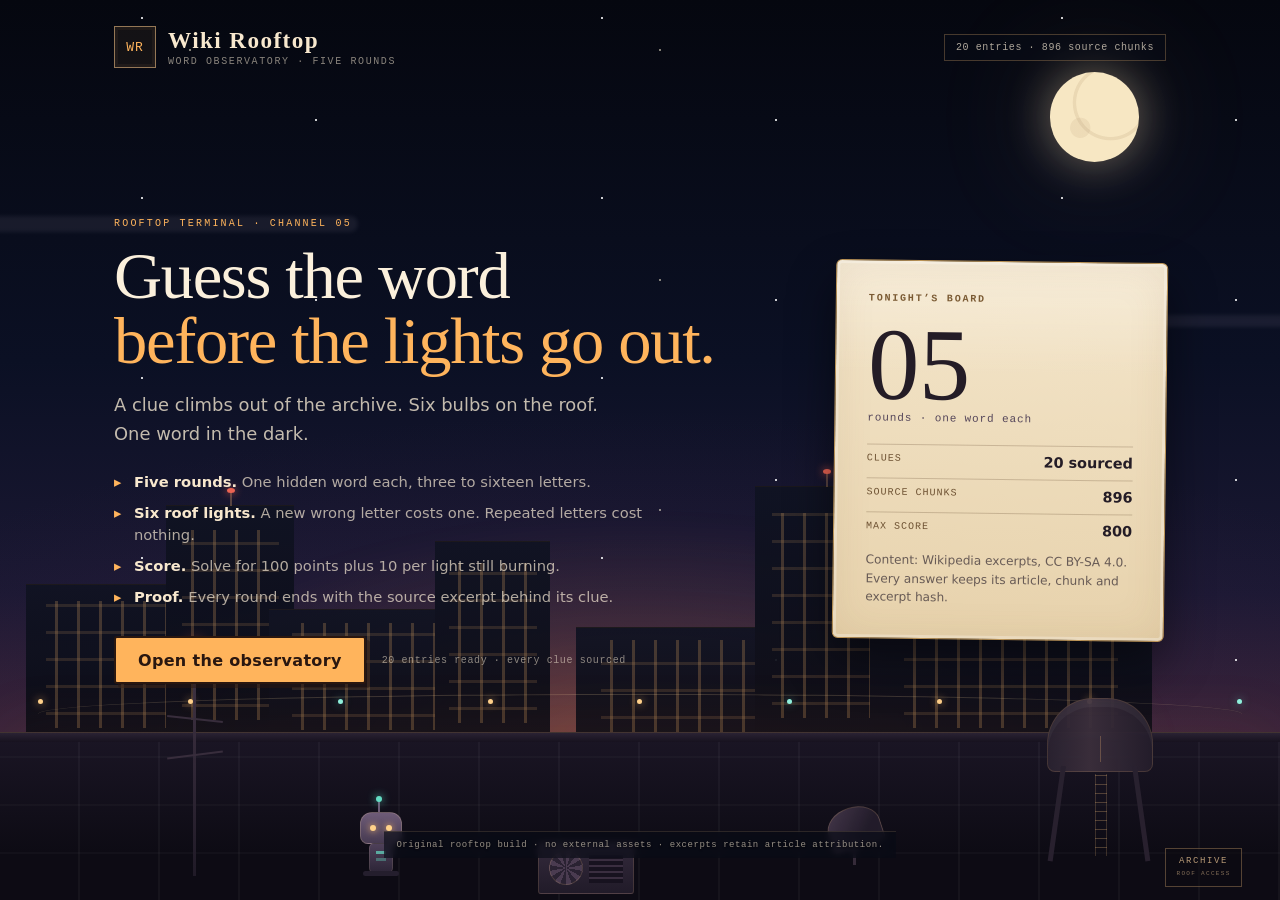
==== index.html @ b026e330 "deploy: publish Wiki Rooftop static build" ====
<!doctype html>
<html lang="en">
<head>
  <meta charset="utf-8">
  <meta name="viewport" content="width=device-width, initial-scale=1, viewport-fit=cover">
  <meta name="theme-color" content="#0b1022">
  <meta name="description" content="Wiki Rooftop: a five-round word-guessing game with clues traced to Wikipedia excerpts.">
  <link rel="icon" href="favicon.svg" type="image/svg+xml">
  <title>Wiki Rooftop — a word observatory</title>
  <link rel="stylesheet" href="styles.css">
</head>
<body>
  <a class="skip-link" href="#main">Skip to the game</a>

  <div class="scene" aria-hidden="true">
    <div class="sky-glow"></div>
    <div class="stars stars-a"></div>
    <div class="stars stars-b"></div>
    <div class="moon"></div>
    <div class="cloud cloud-a"></div>
    <div class="cloud cloud-b"></div>
    <div class="skyline">
      <div class="building b1"><span class="windows"></span></div>
      <div class="building b2"><span class="windows"></span></div>
      <div class="building b3"><span class="windows"></span></div>
      <div class="building b4"><span class="windows"></span></div>
      <div class="building b5"><span class="windows"></span></div>
      <div class="building b6"><span class="windows"></span></div>
      <div class="building b7"><span class="windows"></span></div>
    </div>
    <div class="roof">
      <div class="parapet"></div>
      <div class="string-lights"><i></i><i></i><i></i><i></i><i></i><i></i><i></i><i></i><i></i></div>
      <div class="watertower">
        <div class="tank"></div>
        <div class="leg leg-a"></div>
        <div class="leg leg-b"></div>
        <div class="ladder"></div>
      </div>
      <div class="antenna">
        <div class="mast"></div>
        <div class="cross cross-a"></div>
        <div class="cross cross-b"></div>
        <div class="beacon"></div>
      </div>
      <div class="ac-unit">
        <div class="fan"></div>
        <div class="vent"></div>
      </div>
      <div class="dish"><div class="dish-face"></div><div class="dish-arm"></div></div>
      <div class="mira">
        <div class="mira-antenna"></div>
        <div class="mira-head"><span class="eye eye-a"></span><span class="eye eye-b"></span></div>
        <div class="mira-body"></div>
        <div class="mira-foot"></div>
      </div>
      <div class="roof-sign">ARCHIVE<br><span>ROOF ACCESS</span></div>
    </div>
  </div>

  <main id="main" class="shell">
    <header class="topbar">
      <div class="brand">
        <span class="brand-mark" aria-hidden="true">WR</span>
        <div class="brand-text">
          <h1>Wiki Rooftop</h1>
          <p>word observatory · five rounds</p>
        </div>
      </div>
      <div class="pack-chip" id="pack-chip">loading archive…</div>
    </header>

    <section id="screen-start" class="screen start-screen" aria-labelledby="start-title">
      <div class="start-grid">
        <div class="start-copy">
          <p class="kicker">Rooftop terminal · channel 05</p>
          <h2 id="start-title">Guess the word<br><span>before the lights go out.</span></h2>
          <p class="lede">A clue climbs out of the archive. Six bulbs on the roof. One word in the dark.</p>
          <ul class="rules">
            <li><b>Five rounds.</b> One hidden word each, three to sixteen letters.</li>
            <li><b>Six roof lights.</b> A new wrong letter costs one. Repeated letters cost nothing.</li>
            <li><b>Score.</b> Solve for 100 points plus 10 per light still burning.</li>
            <li><b>Proof.</b> Every round ends with the source excerpt behind its clue.</li>
          </ul>
          <div class="start-actions">
            <button id="btn-start" class="btn btn-primary" type="button" disabled>Open the observatory</button>
            <span id="load-status" class="load-status" role="status">Loading content…</span>
          </div>
        </div>
        <aside class="start-card">
          <p class="card-label">Tonight’s board</p>
          <div class="big-number">05</div>
          <p class="big-caption">rounds · one word each</p>
          <dl class="stat-list">
            <div><dt>Clues</dt><dd id="stat-entries">—</dd></div>
            <div><dt>Source chunks</dt><dd id="stat-chunks">—</dd></div>
            <div><dt>Max score</dt><dd>800</dd></div>
          </dl>
          <p class="fine">Content: Wikipedia excerpts, CC BY-SA 4.0. Every answer keeps its article, chunk and excerpt hash.</p>
        </aside>
      </div>
    </section>

    <section id="screen-play" class="screen play-screen" aria-labelledby="play-title" hidden>
      <h2 id="play-title" class="sr-only" tabindex="-1">Play the round</h2>
      <div class="hud">
        <div class="hud-block">
          <span class="hud-label">Round</span>
          <div id="round-pips" class="pips" aria-label="Round 1 of 5"></div>
        </div>
        <div class="hud-block">
          <span class="hud-label">Score</span>
          <strong id="score" class="hud-score">0</strong>
        </div>
        <div class="hud-block">
          <span class="hud-label">Roof lights</span>
          <div id="health" class="health" role="img" aria-label="6 of 6 lights burning"></div>
        </div>
      </div>

      <div class="card clue-card">
        <p class="card-label">Clue <span id="round-label" class="round-label">01 / 05</span></p>
        <p id="clue" class="clue"></p>
        <div id="slots" class="slots" aria-label="Hidden answer"></div>
        <p id="message" class="message" aria-live="polite">Choose a letter.</p>
      </div>

      <div class="keyboard-wrap">
        <div id="keyboard" class="keyboard" role="group" aria-label="Letter guesses"></div>
        <p class="fine keyboard-hint">Type A–Z or tap the keys. Duplicate letters are free.</p>
      </div>

      <div id="result-panel" class="result-panel" hidden>
        <div class="result-card" role="dialog" aria-labelledby="result-title">
          <p class="card-label" id="result-kicker">Round complete</p>
          <h3 id="result-title">Word recovered</h3>
          <p id="result-answer-line" class="result-answer"></p>
          <div class="source-box">
            <p class="source-label">Archive excerpt · <span id="source-title"></span></p>
            <blockquote id="source-excerpt"></blockquote>
            <p id="source-attribution" class="fine"></p>
          </div>
          <button id="btn-next" class="btn btn-primary" type="button">Next round</button>
        </div>
      </div>
    </section>

    <section id="screen-summary" class="screen summary-screen" aria-labelledby="summary-title" hidden>
      <div class="summary-card">
        <p class="kicker">Session closed</p>
        <h2 id="summary-title">The roof holds.</h2>
        <p class="summary-score"><span id="final-score">0</span><span class="summary-max"> / 800</span></p>
        <p id="summary-line" class="lede"></p>
        <ol id="summary-list" class="summary-list"></ol>
        <div class="start-actions">
          <button id="btn-restart" class="btn btn-primary" type="button">New session</button>
          <button id="btn-title" class="btn btn-ghost" type="button">Back to start</button>
        </div>
      </div>
    </section>

    <section id="screen-error" class="screen error-screen" aria-labelledby="error-title" hidden>
      <div class="error-card" role="alert">
        <p class="kicker">Content error</p>
        <h2 id="error-title">The archive did not load.</h2>
        <p>The game needs <code>data/pack.json</code> and refuses to start without a valid, traceable pack.</p>
        <pre id="error-detail"></pre>
        <button id="btn-retry" class="btn btn-primary" type="button">Retry load</button>
      </div>
    </section>

    <footer class="foot">
      Original rooftop build · no external assets · excerpts retain article attribution.
    </footer>
  </main>

  <script src="game-core.js"></script>
  <script src="app.js"></script>
</body>
</html>
---- styles.css ----
/* Wiki Rooftop — original CSS rooftop, archive-paper UI, no external assets. */

:root {
  --ink: #241c26;
  --ink-soft: #55465a;
  --paper: #f4e6cb;
  --paper-deep: #e7d2ac;
  --amber: #ffb45c;
  --amber-deep: #d97b2e;
  --teal: #64dcc4;
  --red: #ff7d72;
  --night: #080b16;
  --night-2: #111629;
  --line: rgba(255, 196, 120, 0.26);
  --mono: ui-monospace, SFMono-Regular, Menlo, Consolas, "Liberation Mono", monospace;
  --serif: "Iowan Old Style", "Palatino Linotype", Palatino, Georgia, "Times New Roman", serif;
  --sans: ui-sans-serif, system-ui, -apple-system, "Segoe UI", Roboto, Helvetica, Arial, sans-serif;
}

* { box-sizing: border-box; }
html, body { min-height: 100%; }
body {
  margin: 0;
  min-height: 100vh;
  background: var(--night);
  color: #f6ead4;
  font-family: var(--sans);
  overflow-x: hidden;
}
[hidden] { display: none !important; }
button { font: inherit; }
code { font-family: var(--mono); font-size: 0.92em; }

.sr-only {
  position: absolute !important;
  width: 1px; height: 1px;
  padding: 0; margin: -1px;
  overflow: hidden; clip: rect(0 0 0 0);
  white-space: nowrap; border: 0;
}

.skip-link {
  position: fixed;
  top: 10px; left: 10px;
  z-index: 100;
  transform: translateY(-160%);
  background: var(--paper);
  color: var(--ink);
  padding: 10px 16px;
  border: 2px solid var(--ink);
  font-weight: 700;
  text-decoration: none;
}
.skip-link:focus { transform: translateY(0); }

/* ---------- Scene ---------- */

.scene {
  position: fixed;
  inset: 0;
  z-index: 0;
  overflow: hidden;
  pointer-events: none;
  background:
    radial-gradient(120% 80% at 50% 100%, rgba(255, 122, 62, 0.20) 0%, rgba(72, 42, 78, 0.18) 38%, transparent 68%),
    linear-gradient(180deg, #05070f 0%, #0b1024 40%, #1b1833 66%, #3d2438 84%, #1a111c 100%);
}
.sky-glow {
  position: absolute;
  left: 0; right: 0; bottom: 16%;
  height: 42%;
  background: radial-gradient(60% 90% at 50% 100%, rgba(255, 150, 80, 0.24), transparent 70%);
  filter: blur(12px);
}
.stars {
  position: absolute;
  inset: 0;
  background-repeat: repeat;
  opacity: 0.8;
}
.stars-a {
  background-image:
    radial-gradient(1px 1px at 12px 22px, #fff8e7 50%, transparent 51%),
    radial-gradient(1px 1px at 88px 64px, #ffe6b8 50%, transparent 51%),
    radial-gradient(1.5px 1.5px at 142px 18px, #fff 50%, transparent 51%),
    radial-gradient(1px 1px at 206px 96px, #d8e6ff 50%, transparent 51%),
    radial-gradient(1px 1px at 264px 42px, #fff8e7 50%, transparent 51%),
    radial-gradient(1.5px 1.5px at 316px 120px, #fff 50%, transparent 51%),
    radial-gradient(1px 1px at 372px 72px, #ffe6b8 50%, transparent 51%),
    radial-gradient(1px 1px at 430px 30px, #fff 50%, transparent 51%);
  background-size: 460px 180px;
  animation: twinkle 7s ease-in-out infinite alternate;
}
.stars-b {
  background-image:
    radial-gradient(1px 1px at 34px 80px, #fff 50%, transparent 51%),
    radial-gradient(1px 1px at 120px 140px, #cfe0ff 50%, transparent 51%),
    radial-gradient(1.5px 1.5px at 190px 50px, #fff6d8 50%, transparent 51%),
    radial-gradient(1px 1px at 240px 170px, #fff 50%, transparent 51%),
    radial-gradient(1px 1px at 330px 110px, #ffe6b8 50%, transparent 51%),
    radial-gradient(1px 1px at 410px 150px, #fff 50%, transparent 51%);
  background-size: 470px 230px;
  opacity: 0.5;
  animation: twinkle 11s ease-in-out infinite alternate-reverse;
}
.moon {
  position: absolute;
  top: 8%;
  right: 11%;
  width: clamp(56px, 7vw, 96px);
  aspect-ratio: 1;
  border-radius: 50%;
  background: #f7e7c3;
  box-shadow: 0 0 46px rgba(255, 232, 184, 0.42), 0 0 130px rgba(255, 210, 140, 0.18);
}
.moon::after {
  content: "";
  position: absolute;
  inset: 0;
  border-radius: 50%;
  background: radial-gradient(circle at 68% 34%, transparent 0 40%, rgba(180, 150, 112, 0.18) 41% 44%, transparent 45%),
              radial-gradient(circle at 34% 62%, rgba(180, 150, 112, 0.14) 0 12%, transparent 13%);
}
.cloud {
  position: absolute;
  height: 16px;
  border-radius: 20px;
  background: rgba(210, 206, 230, 0.08);
  filter: blur(2px);
}
.cloud-a { top: 24%; left: -6%; width: 34%; }
.cloud-b { top: 35%; right: -8%; width: 30%; height: 12px; }

.skyline {
  position: absolute;
  left: 0; right: 0; bottom: 17.4%;
  height: 34%;
  opacity: 0.92;
}
.building {
  position: absolute;
  bottom: 0;
  background: linear-gradient(180deg, #101322 0%, #090b14 100%);
  border-top: 1px solid rgba(255, 190, 120, 0.08);
}
.building .windows {
  position: absolute;
  inset: 10% 12%;
  background-image:
    repeating-linear-gradient(90deg, transparent 0 9px, rgba(255, 190, 110, 0.33) 9px 12px, transparent 12px 22px),
    repeating-linear-gradient(0deg, transparent 0 13px, rgba(255, 190, 110, 0.20) 13px 16px, transparent 16px 27px);
  opacity: 0.7;
}
.b1 { left: 2%;  width: 13%; height: 52%; }
.b2 { left: 13%; width: 10%; height: 78%; }
.b3 { left: 21%; width: 15%; height: 44%; }
.b4 { left: 34%; width: 9%;  height: 66%; }
.b5 { left: 45%; width: 16%; height: 38%; }
.b6 { left: 59%; width: 11%; height: 84%; }
.b7 { left: 68%; width: 22%; height: 50%; }
.b2::before, .b6::before {
  content: "";
  position: absolute;
  top: -14px; left: 50%;
  width: 2px; height: 14px;
  background: rgba(255, 190, 120, 0.3);
}
.b2::after, .b6::after {
  content: "";
  position: absolute;
  top: -18px; left: calc(50% - 3px);
  width: 8px; height: 5px;
  background: #ff6b57;
  border-radius: 50%;
  box-shadow: 0 0 8px #ff6b57;
}

.roof {
  position: absolute;
  left: 0; right: 0; bottom: 0;
  height: 18%;
  background:
    repeating-linear-gradient(90deg, transparent 0 78px, rgba(255, 255, 255, 0.035) 78px 80px),
    repeating-linear-gradient(0deg, transparent 0 46px, rgba(255, 255, 255, 0.025) 46px 48px),
    linear-gradient(180deg, #1a1524 0%, #0d0b14 70%);
  border-top: 2px solid rgba(255, 190, 120, 0.16);
  box-shadow: 0 -20px 60px rgba(255, 130, 60, 0.06);
}
.parapet {
  position: absolute;
  top: -8px; left: 0; right: 0;
  height: 10px;
  background: linear-gradient(180deg, #2a2233 0%, #17121f 100%);
  border-top: 1px solid rgba(255, 200, 130, 0.18);
}
.string-lights {
  position: absolute;
  top: -46px; left: 3%; right: 3%;
  height: 40px;
  display: flex;
  justify-content: space-between;
  align-items: flex-start;
  border-top: 1px solid rgba(255, 220, 160, 0.18);
  border-radius: 50%;
}
.string-lights i {
  width: 5px; height: 5px;
  margin-top: 4px;
  border-radius: 50%;
  background: #ffd08a;
  box-shadow: 0 0 8px rgba(255, 190, 100, 0.8);
  animation: blink 4.5s ease-in-out infinite;
}
.string-lights i:nth-child(2n) { animation-delay: -1.4s; }
.string-lights i:nth-child(3n) { animation-delay: -2.6s; background: #8ff0dc; box-shadow: 0 0 8px rgba(100, 220, 196, 0.6); }

.watertower {
  position: absolute;
  right: 9%;
  bottom: 14%;
  width: 130px; height: 180px;
  opacity: 0.95;
}
.watertower .tank {
  position: absolute;
  top: 0; left: 12px;
  width: 106px; height: 74px;
  background: linear-gradient(90deg, #2a2230 0%, #3b2f3c 40%, #241d2b 100%);
  border-radius: 46px 46px 8px 8px;
  border: 1px solid rgba(255, 190, 120, 0.16);
  box-shadow: inset 0 8px 0 rgba(255, 255, 255, 0.04);
}
.watertower .tank::after {
  content: "";
  position: absolute;
  left: 50%; top: 52%;
  width: 1px; height: 26px;
  background: rgba(255, 190, 120, 0.28);
}
.watertower .leg {
  position: absolute;
  top: 68px;
  width: 5px; height: 96px;
  background: #2a2230;
}
.leg-a { left: 26px; transform: rotate(8deg); transform-origin: top; }
.leg-b { right: 28px; transform: rotate(-8deg); transform-origin: top; }
.watertower .ladder {
  position: absolute;
  top: 76px; left: 60px;
  width: 12px; height: 82px;
  background: repeating-linear-gradient(0deg, transparent 0 8px, rgba(255, 200, 130, 0.28) 8px 9px);
  border-left: 1px solid rgba(255, 200, 130, 0.20);
  border-right: 1px solid rgba(255, 200, 130, 0.20);
}
.antenna {
  position: absolute;
  left: 11%;
  bottom: 15%;
  width: 110px; height: 230px;
  opacity: 0.95;
}
.antenna .mast {
  position: absolute;
  left: 52px; bottom: 0;
  width: 3px; height: 100%;
  background: linear-gradient(180deg, #453748, #211b28);
}
.antenna .cross {
  position: absolute;
  left: 26px;
  width: 56px; height: 2px;
  background: #3a2f3e;
}
.cross-a { bottom: 52%; transform: rotate(-7deg); }
.cross-b { bottom: 68%; transform: rotate(6deg); width: 40px; left: 34px; }
.antenna .beacon {
  position: absolute;
  left: 48px; top: -4px;
  width: 11px; height: 11px;
  border-radius: 50%;
  background: #ff6a55;
  box-shadow: 0 0 16px #ff5b45;
  animation: beacon 2.8s ease-in-out infinite;
}
.ac-unit {
  position: absolute;
  left: 42%;
  bottom: 4%;
  width: 96px; height: 52px;
  background: linear-gradient(180deg, #342a3c, #211b29);
  border: 1px solid rgba(255, 200, 130, 0.14);
  border-radius: 3px;
}
.ac-unit .fan {
  position: absolute;
  top: 8px; left: 10px;
  width: 34px; height: 34px;
  border-radius: 50%;
  background: repeating-conic-gradient(#4a3b50 0deg 20deg, #2a2232 20deg 40deg);
  border: 1px solid rgba(255, 200, 130, 0.16);
}
.ac-unit .vent {
  position: absolute;
  right: 10px; top: 10px;
  width: 34px; height: 30px;
  background: repeating-linear-gradient(0deg, #17121f 0 4px, #3a2e40 4px 6px);
}
.dish {
  position: absolute;
  right: 31%;
  bottom: 22%;
  width: 56px; height: 58px;
  opacity: 0.9;
}
.dish-face {
  position: absolute;
  top: 0; left: 0;
  width: 54px; height: 40px;
  border-radius: 50% 50% 8% 8%;
  background: linear-gradient(135deg, #4a3c50, #241d2c 70%);
  border: 1px solid rgba(255, 200, 130, 0.18);
  transform: rotate(-18deg);
}
.dish-arm {
  position: absolute;
  left: 26px; bottom: 0;
  width: 3px; height: 24px;
  background: #3a2f3e;
}
.mira {
  position: absolute;
  left: 27%;
  bottom: 5%;
  width: 70px; height: 92px;
  animation: bob 4.6s ease-in-out infinite;
}
.mira-antenna {
  position: absolute;
  left: 32px; top: 0;
  width: 2px; height: 14px;
  background: #6d5a76;
}
.mira-antenna::after {
  content: "";
  position: absolute;
  top: -4px; left: -2px;
  width: 6px; height: 6px;
  border-radius: 50%;
  background: var(--teal);
  box-shadow: 0 0 8px var(--teal);
}
.mira-head {
  position: absolute;
  top: 12px; left: 14px;
  width: 42px; height: 32px;
  border-radius: 12px 12px 8px 8px;
  background: linear-gradient(180deg, #6e5b78, #463a51);
  border: 1px solid rgba(255, 220, 170, 0.2);
}
.mira-head .eye {
  position: absolute;
  top: 12px;
  width: 6px; height: 6px;
  border-radius: 50%;
  background: #ffd28a;
  box-shadow: 0 0 7px #ffbd66;
  animation: eye-blink 6s infinite;
}
.eye-a { left: 9px; }
.eye-b { right: 9px; }
.mira-body {
  position: absolute;
  top: 43px; left: 23px;
  width: 24px; height: 30px;
  border-radius: 5px;
  background: linear-gradient(180deg, #4e4059, #2d2537);
  border: 1px solid rgba(255, 220, 170, 0.12);
}
.mira-body::after {
  content: "";
  position: absolute;
  left: 6px; top: 7px;
  width: 10px; height: 3px;
  background: rgba(100, 220, 196, 0.7);
  box-shadow: 0 7px 0 rgba(100, 220, 196, 0.35);
}
.mira-foot {
  position: absolute;
  top: 71px; left: 17px;
  width: 36px; height: 5px;
  border-radius: 4px;
  background: #241e2d;
}
.roof-sign {
  position: absolute;
  right: 3%;
  bottom: 8%;
  padding: 7px 10px;
  border: 1px solid rgba(255, 200, 130, 0.3);
  color: rgba(255, 214, 160, 0.7);
  font-family: var(--mono);
  font-size: 9px;
  line-height: 1.3;
  letter-spacing: 0.18em;
  text-align: center;
  background: rgba(12, 10, 18, 0.6);
}
.roof-sign span { font-size: 6px; opacity: 0.7; letter-spacing: 0.22em; }

/* ---------- Shell ---------- */

.shell {
  position: relative;
  z-index: 2;
  width: 100%;
  max-width: 1120px;
  margin: 0 auto;
  padding: 20px clamp(14px, 3vw, 34px) 34px;
}
.topbar {
  display: flex;
  align-items: center;
  justify-content: space-between;
  gap: 16px;
  min-height: 54px;
  margin-bottom: clamp(16px, 3vh, 30px);
}
.brand { display: flex; align-items: center; gap: 12px; }
.brand-mark {
  display: grid;
  place-items: center;
  width: 42px; height: 42px;
  border: 1px solid rgba(255, 205, 140, 0.55);
  color: var(--amber);
  font-family: var(--mono);
  font-size: 13px;
  letter-spacing: 0.08em;
  background: rgba(255, 180, 92, 0.06);
  box-shadow: inset 0 0 0 3px rgba(255, 180, 92, 0.05);
}
.brand-text h1 {
  margin: 0;
  font-family: var(--serif);
  font-size: clamp(1.1rem, 2vw, 1.45rem);
  font-weight: 600;
  letter-spacing: 0.06em;
  color: #f8e8ce;
}
.brand-text p {
  margin: 2px 0 0;
  font-family: var(--mono);
  font-size: 10px;
  letter-spacing: 0.16em;
  text-transform: uppercase;
  color: rgba(246, 234, 212, 0.55);
}
.pack-chip {
  max-width: 52%;
  padding: 7px 11px;
  border: 1px solid var(--line);
  background: rgba(8, 11, 22, 0.55);
  color: rgba(246, 234, 212, 0.7);
  font-family: var(--mono);
  font-size: 10px;
  letter-spacing: 0.06em;
  text-align: right;
}

.screen { animation: screen-in 320ms ease both; }

/* ---------- Start ---------- */

.start-grid {
  display: grid;
  grid-template-columns: minmax(0, 1.45fr) minmax(250px, 0.72fr);
  gap: clamp(22px, 4vw, 54px);
  align-items: center;
  min-height: calc(100vh - 190px);
  padding: 8px 0 18px;
}
.kicker {
  margin: 0 0 14px;
  font-family: var(--mono);
  font-size: 10px;
  letter-spacing: 0.22em;
  text-transform: uppercase;
  color: var(--amber);
}
.start-copy h2 {
  margin: 0;
  font-family: var(--serif);
  font-weight: 500;
  font-size: clamp(2.5rem, 5.2vw, 4.6rem);
  line-height: 0.98;
  letter-spacing: -0.02em;
  color: #fbf0dc;
  text-wrap: balance;
}
.start-copy h2 span { color: var(--amber); }
.lede {
  max-width: 46ch;
  margin: 18px 0 0;
  font-size: clamp(0.98rem, 1.5vw, 1.12rem);
  line-height: 1.6;
  color: rgba(246, 234, 212, 0.78);
}
.rules {
  margin: 22px 0 0;
  padding: 0;
  list-style: none;
  display: grid;
  gap: 9px;
  max-width: 58ch;
}
.rules li {
  position: relative;
  padding-left: 20px;
  font-size: 0.92rem;
  line-height: 1.5;
  color: rgba(246, 234, 212, 0.7);
}
.rules li::before {
  content: "▸";
  position: absolute;
  left: 0;
  color: var(--amber);
}
.rules b { color: #f8e8ce; font-weight: 600; }
.start-actions {
  display: flex;
  flex-wrap: wrap;
  align-items: center;
  gap: 16px;
  margin-top: 28px;
}
.load-status {
  font-family: var(--mono);
  font-size: 10px;
  letter-spacing: 0.06em;
  color: rgba(246, 234, 212, 0.55);
}

.start-card, .clue-card, .result-card, .summary-card, .error-card {
  background:
    linear-gradient(180deg, rgba(255, 255, 255, 0.28), transparent 30%),
    linear-gradient(180deg, var(--paper) 0%, var(--paper-deep) 100%);
  color: var(--ink);
  border: 1px solid #bd9557;
  border-radius: 6px;
  box-shadow:
    0 22px 48px rgba(0, 0, 0, 0.48),
    inset 0 0 0 3px rgba(255, 255, 255, 0.28),
    inset 0 0 40px rgba(120, 80, 30, 0.10);
}
.start-card {
  padding: clamp(22px, 3vw, 32px);
  transform: rotate(0.7deg);
}
.card-label {
  margin: 0;
  font-family: var(--mono);
  font-size: 10px;
  font-weight: 600;
  letter-spacing: 0.18em;
  text-transform: uppercase;
  color: #7a5a33;
}
.big-number {
  margin: 10px 0 -4px;
  font-family: var(--serif);
  font-size: clamp(4.6rem, 8vw, 6.8rem);
  line-height: 1;
  color: var(--ink);
}
.big-caption {
  margin: 0 0 20px;
  font-family: var(--mono);
  font-size: 11px;
  letter-spacing: 0.08em;
  color: var(--ink-soft);
}
.stat-list { margin: 0; padding: 0; display: grid; gap: 9px; }
.stat-list div {
  display: flex;
  justify-content: space-between;
  gap: 14px;
  padding-top: 8px;
  border-top: 1px solid rgba(70, 44, 20, 0.22);
}
.stat-list dt {
  font-family: var(--mono);
  font-size: 10px;
  text-transform: uppercase;
  letter-spacing: 0.1em;
  color: #6d5132;
}
.stat-list dd { margin: 0; font-weight: 700; font-size: 0.9rem; }
.fine {
  margin: 14px 0 0;
  font-size: 0.76rem;
  line-height: 1.5;
  color: rgba(36, 28, 38, 0.66);
}

/* ---------- Buttons ---------- */

.btn {
  display: inline-flex;
  align-items: center;
  justify-content: center;
  min-height: 48px;
  min-width: 44px;
  padding: 12px 22px;
  border-radius: 3px;
  border: 2px solid transparent;
  font-weight: 700;
  letter-spacing: 0.02em;
  cursor: pointer;
  text-decoration: none;
  transition: transform 120ms ease, box-shadow 120ms ease, background 120ms ease;
  touch-action: manipulation;
}
.btn-primary {
  background: var(--amber);
  color: #2a1710;
  border-color: #2a1710;
  box-shadow: 4px 4px 0 rgba(42, 23, 16, 0.5);
}
.btn-primary:hover { background: #ffc77e; transform: translate(-1px, -1px); box-shadow: 5px 5px 0 rgba(42, 23, 16, 0.5); }
.btn-primary:active { transform: translate(2px, 2px); box-shadow: 1px 1px 0 rgba(42, 23, 16, 0.5); }
.btn-primary:disabled {
  background: #8f7a5c;
  color: rgba(20, 14, 10, 0.55);
  cursor: not-allowed;
  box-shadow: none;
  transform: none;
}
.btn-ghost {
  background: transparent;
  color: var(--ink);
  border-color: rgba(36, 28, 38, 0.45);
}
.btn-ghost:hover { background: rgba(36, 28, 38, 0.08); }
.btn:focus-visible, .key:focus-visible {
  outline: 3px solid #2f7f74;
  outline-offset: 3px;
}
.paper .btn:focus-visible { outline-color: #1c6e63; }

/* ---------- Play ---------- */

.play-screen { max-width: 780px; margin: 0 auto; }
.hud {
  display: flex;
  flex-wrap: wrap;
  align-items: center;
  justify-content: space-between;
  gap: 14px 26px;
  padding: 12px 18px;
  margin-bottom: 14px;
  border: 1px solid var(--line);
  border-radius: 4px;
  background: rgba(9, 12, 24, 0.62);
  backdrop-filter: blur(4px);
}
.hud-block { display: flex; align-items: center; gap: 10px; }
.hud-label {
  font-family: var(--mono);
  font-size: 9px;
  letter-spacing: 0.16em;
  text-transform: uppercase;
  color: rgba(246, 234, 212, 0.55);
}
.hud-score {
  font-family: var(--serif);
  font-size: 1.5rem;
  font-weight: 600;
  color: var(--amber);
  min-width: 2ch;
}
.pips { display: flex; gap: 5px; }
.pip {
  width: 15px; height: 6px;
  border: 1px solid rgba(255, 190, 120, 0.45);
  border-radius: 1px;
  background: transparent;
}
.pip.done { background: var(--amber); border-color: var(--amber); }
.pip.now { background: rgba(255, 180, 92, 0.35); border-color: var(--amber); box-shadow: 0 0 8px rgba(255, 180, 92, 0.4); }
.health { display: flex; gap: 6px; }
.bulb {
  width: 15px; height: 15px;
  border-radius: 50%;
  background: #ffca7b;
  box-shadow: 0 0 9px rgba(255, 170, 70, 0.9), inset 0 -2px 3px rgba(140, 60, 0, 0.35);
}
.bulb.spent {
  background: #3b3441;
  box-shadow: inset 0 0 0 1px rgba(255, 255, 255, 0.08);
  opacity: 0.65;
}

.clue-card { padding: clamp(18px, 2.6vw, 28px); position: relative; }
.clue-card::before {
  content: "";
  position: absolute;
  top: 0; left: 18px; right: 18px;
  height: 1px;
  background: rgba(255, 255, 255, 0.55);
}
.round-label { float: right; color: #6d5132; }
.clue {
  margin: 14px 0 4px;
  font-family: var(--serif);
  font-size: clamp(1.15rem, 2.2vw, 1.55rem);
  line-height: 1.42;
  color: #2a202e;
  text-wrap: pretty;
}
.slots {
  display: grid;
  grid-template-columns: repeat(var(--n, 5), minmax(0, 1fr));
  gap: clamp(3px, 0.7vw, 7px);
  justify-content: center;
  width: 100%;
  max-width: min(100%, calc(var(--n, 5) * 62px));
  margin: 20px auto 12px;
}
.len-3 { --n: 3; } .len-4 { --n: 4; } .len-5 { --n: 5; }
.len-6 { --n: 6; } .len-7 { --n: 7; } .len-8 { --n: 8; }
.len-9 { --n: 9; } .len-10 { --n: 10; } .len-11 { --n: 11; }
.len-12 { --n: 12; } .len-13 { --n: 13; } .len-14 { --n: 14; }
.len-15 { --n: 15; } .len-16 { --n: 16; }
.slot {
  display: grid;
  place-items: center;
  height: clamp(44px, 6.6vh, 62px);
  border-radius: 2px;
  background: #2b2230;
  color: #ffd58d;
  font-family: var(--mono);
  font-weight: 700;
  font-size: clamp(15px, 2.5vw, 28px);
  line-height: 1;
  box-shadow: inset 0 -3px 0 rgba(255, 255, 255, 0.10);
}
.slot:not(.revealed)::after {
  content: "";
  width: 34%;
  height: 3px;
  border-radius: 2px;
  background: #5b4b57;
}
.slot.revealed {
  background: #332839;
  box-shadow: inset 0 0 0 1px rgba(255, 200, 120, 0.38), 0 0 16px rgba(255, 170, 70, 0.12);
  animation: letter-pop 180ms ease both;
}
.message {
  min-height: 1.4em;
  margin: 0;
  font-family: var(--mono);
  font-size: 11px;
  letter-spacing: 0.04em;
  color: #6d5132;
}
.message.bad { color: #a63a30; }
.message.good { color: #1f6f63; }

.keyboard-wrap { margin-top: 14px; }
.keyboard {
  display: grid;
  grid-template-columns: repeat(7, minmax(44px, 1fr));
  gap: 8px;
  max-width: 720px;
  margin: 0 auto;
}
.key {
  min-height: 48px;
  min-width: 44px;
  padding: 4px;
  border: 1px solid rgba(255, 205, 140, 0.32);
  border-radius: 3px;
  background: rgba(16, 19, 34, 0.82);
  color: #f6e6cc;
  font-family: var(--mono);
  font-size: 15px;
  font-weight: 700;
  cursor: pointer;
  transition: background 100ms ease, transform 80ms ease, border-color 100ms ease;
  touch-action: manipulation;
  -webkit-tap-highlight-color: transparent;
}
.key:hover { background: rgba(46, 48, 70, 0.9); border-color: rgba(255, 205, 140, 0.55); }
.key:active { transform: translateY(1px); }
.key.hit {
  background: #2b6a5f;
  border-color: #7ce0cb;
  color: #eafff8;
}
.key.miss {
  background: #4a262b;
  border-color: #b05a55;
  color: #ffc9c2;
  opacity: 0.85;
}
.key.used { cursor: default; }
.key.used:hover { background: #2b6a5f; }
.key.miss.used:hover { background: #4a262b; }
.keyboard-hint { text-align: center; color: rgba(246, 234, 212, 0.45); }

/* ---------- Result ---------- */

.result-panel {
  position: fixed;
  inset: 0;
  z-index: 30;
  display: grid;
  place-items: center;
  padding: clamp(12px, 3vw, 28px);
  background: rgba(5, 7, 14, 0.76);
  backdrop-filter: blur(4px);
  animation: fade-in 160ms ease both;
}
.result-card {
  width: min(100%, 620px);
  max-height: min(88vh, 740px);
  overflow: auto;
  padding: clamp(20px, 3vw, 30px);
  animation: rise-in 260ms cubic-bezier(0.2, 0.8, 0.2, 1) both;
}
.result-card h3 {
  margin: 6px 0 4px;
  font-family: var(--serif);
  font-size: clamp(1.7rem, 3.4vw, 2.3rem);
  font-weight: 500;
  line-height: 1.1;
}
.result-answer {
  margin: 4px 0 16px;
  font-family: var(--mono);
  font-size: 0.95rem;
  color: #6d5132;
}
.result-answer b {
  color: var(--ink);
  font-size: 1.2em;
  letter-spacing: 0.08em;
}
.source-box {
  margin: 0 0 20px;
  padding: 12px 14px;
  border-left: 3px solid var(--amber-deep);
  background: rgba(120, 80, 30, 0.07);
}
.source-label {
  margin: 0 0 6px;
  font-family: var(--mono);
  font-size: 9px;
  letter-spacing: 0.12em;
  text-transform: uppercase;
  color: #7a5a33;
}
.source-box blockquote {
  margin: 0;
  font-family: var(--serif);
  font-size: 1rem;
  line-height: 1.5;
  color: #342733;
}
.source-box .fine { margin-top: 8px; }

/* ---------- Summary ---------- */

.summary-screen { display: grid; place-items: center; min-height: calc(100vh - 180px); }
.summary-card {
  width: min(100%, 680px);
  padding: clamp(20px, 3vw, 32px);
}
.summary-card h2 {
  margin: 4px 0 0;
  font-family: var(--serif);
  font-size: clamp(2rem, 4vw, 2.8rem);
  font-weight: 500;
}
.summary-score {
  margin: 8px 0 0;
  font-family: var(--serif);
  font-size: clamp(3.4rem, 8vw, 5.2rem);
  line-height: 1;
  color: var(--ink);
}
.summary-max {
  font-size: 0.32em;
  font-family: var(--mono);
  color: #7a5a33;
}
.summary-card .lede { color: #4b3b4c; margin-top: 10px; }
.summary-list {
  list-style: none;
  margin: 22px 0 0;
  padding: 0;
  display: grid;
  gap: 0;
  border-top: 1px solid rgba(70, 44, 20, 0.24);
}
.summary-list li {
  display: grid;
  grid-template-columns: 2.4rem 1fr auto auto;
  gap: 10px;
  align-items: baseline;
  padding: 9px 0;
  border-bottom: 1px solid rgba(70, 44, 20, 0.18);
}
.sum-round {
  font-family: var(--mono);
  font-size: 10px;
  color: #7a5a33;
}
.sum-answer {
  font-family: var(--mono);
  font-size: 0.9rem;
  font-weight: 700;
  letter-spacing: 0.05em;
}
.sum-mark { font-family: var(--mono); font-size: 9px; letter-spacing: 0.08em; color: #1f6f63; }
.sum-mark.lost { color: #a63a30; }
.sum-points { font-family: var(--mono); font-size: 0.85rem; text-align: right; }

/* ---------- Error ---------- */

.error-screen { display: grid; place-items: center; min-height: calc(100vh - 180px); }
.error-card {
  width: min(100%, 680px);
  padding: clamp(22px, 4vw, 38px);
  border-color: #9c4636;
}
.error-card h2 {
  margin: 4px 0 10px;
  font-family: var(--serif);
  font-size: clamp(1.9rem, 4vw, 2.6rem);
  font-weight: 500;
}
.error-card p { line-height: 1.55; color: #42313f; }
.error-card pre {
  max-height: 240px;
  overflow: auto;
  margin: 16px 0 20px;
  padding: 12px;
  border: 1px solid rgba(120, 50, 40, 0.35);
  background: rgba(120, 50, 40, 0.06);
  color: #6d2a22;
  font-family: var(--mono);
  font-size: 11px;
  line-height: 1.5;
  white-space: pre-wrap;
  overflow-wrap: anywhere;
}

.foot {
  width: fit-content;
  max-width: 100%;
  margin: 20px auto 0;
  padding: 8px 12px;
  border-top: 1px solid rgba(255, 205, 140, 0.14);
  background: rgba(8, 11, 22, 0.66);
  font-family: var(--mono);
  font-size: 9px;
  letter-spacing: 0.06em;
  color: rgba(246, 234, 212, 0.6);
  text-align: center;
  text-shadow: 0 1px 2px rgba(0, 0, 0, 0.7);
  backdrop-filter: blur(3px);
}

/* ---------- Motion ---------- */

@keyframes twinkle { from { opacity: 0.35; } to { opacity: 0.9; } }
@keyframes beacon { 0%, 45% { opacity: 1; } 55%, 100% { opacity: 0.25; } }
@keyframes blink { 0%, 100% { opacity: 0.9; } 50% { opacity: 0.25; } }
@keyframes bob { 0%, 100% { transform: translateY(0); } 50% { transform: translateY(-3px); } }
@keyframes eye-blink { 0%, 94%, 100% { transform: scaleY(1); } 96% { transform: scaleY(0.15); } }
@keyframes letter-pop { from { transform: scale(0.86); } to { transform: scale(1); } }
@keyframes screen-in { from { opacity: 0; transform: translateY(6px); } to { opacity: 1; transform: none; } }
@keyframes fade-in { from { opacity: 0; } to { opacity: 1; } }
@keyframes rise-in { from { opacity: 0; transform: translateY(14px); } to { opacity: 1; transform: none; } }

@media (prefers-reduced-motion: reduce) {
  *, *::before, *::after {
    animation-duration: 0.001ms !important;
    animation-iteration-count: 1 !important;
    transition-duration: 0.001ms !important;
  }
}

/* ---------- Responsive ---------- */

@media (max-width: 900px) {
  .start-grid { grid-template-columns: 1fr; min-height: auto; gap: 28px; }
  .start-card { transform: none; max-width: 460px; }
  .start-copy h2 { font-size: clamp(2.4rem, 8vw, 3.8rem); }
  .watertower { right: 4%; transform: scale(0.82); transform-origin: bottom right; }
  .antenna { left: 5%; }
  .mira { left: 18%; }
  .dish { right: 24%; }
}

@media (max-width: 620px) {
  .shell { padding: 14px 12px 26px; }
  .topbar { margin-bottom: 14px; }
  .brand-mark { width: 36px; height: 36px; font-size: 11px; }
  .brand-text p { display: none; }
  .pack-chip { max-width: 58%; font-size: 9px; padding: 6px 8px; }
  .start-grid { padding-top: 0; }
  .start-copy h2 { font-size: clamp(2.1rem, 10vw, 3.1rem); }
  .lede { font-size: 0.95rem; }
  .rules li { font-size: 0.84rem; }
  .start-actions { gap: 12px; }
  .btn { padding: 11px 17px; }
  .load-status { flex-basis: 100%; }
  .play-screen { max-width: 100%; }
  .hud { padding: 10px 12px; gap: 8px 16px; justify-content: flex-start; }
  .hud-block { gap: 7px; }
  .hud-score { font-size: 1.25rem; }
  .bulb { width: 13px; height: 13px; }
  .clue-card { padding: 16px 14px; }
  .clue { font-size: 1.1rem; }
  .slots { gap: 3px; }
  .slot { height: 44px; font-size: clamp(13px, 4.6vw, 21px); }
  .keyboard { grid-template-columns: repeat(6, minmax(44px, 1fr)); gap: 6px; }
  .key { min-height: 46px; font-size: 14px; }
  .keyboard-hint { font-size: 9px; }
  .result-card, .summary-card, .error-card { padding: 18px 16px; }
  .summary-list li { grid-template-columns: 2rem 1fr auto; }
  .summary-list .sum-mark { display: none; }
  .watertower, .dish { display: none; }
  .mira { left: 8%; transform: scale(0.86); transform-origin: bottom left; }
  .antenna { left: 6%; transform: scale(0.8); transform-origin: bottom left; }
  .roof-sign { display: none; }
  .foot { margin-top: 20px; font-size: 8px; }
}
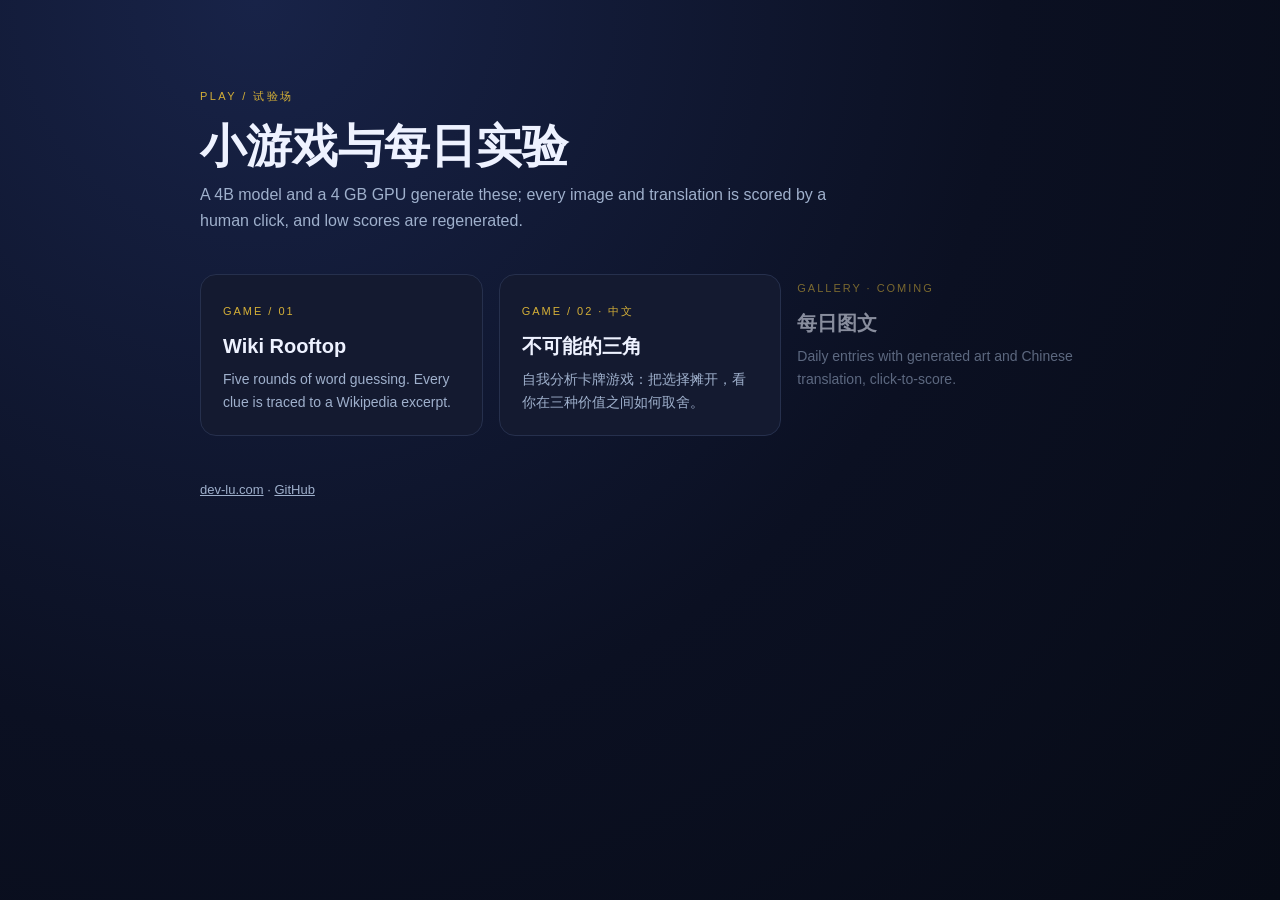
==== commit 5c999cce: "feat(play): hub page, move rooftop, add 不可能的三角 card game - root becomes a hub listing both games plu" ====
--- a/index.html
+++ b/index.html
@@ -1,180 +1,57 @@
 <!doctype html>
-<html lang="en">
+<html lang="zh-CN">
 <head>
-  <meta charset="utf-8">
-  <meta name="viewport" content="width=device-width, initial-scale=1, viewport-fit=cover">
-  <meta name="theme-color" content="#0b1022">
-  <meta name="description" content="Wiki Rooftop: a five-round word-guessing game with clues traced to Wikipedia excerpts.">
-  <link rel="icon" href="favicon.svg" type="image/svg+xml">
-  <title>Wiki Rooftop — a word observatory</title>
-  <link rel="stylesheet" href="styles.css">
+<meta charset="utf-8">
+<meta name="viewport" content="width=device-width, initial-scale=1, viewport-fit=cover">
+<title>Play — Dacheng Lu</title>
+<meta name="description" content="Small games and daily experiments, generated and checked on a local machine.">
+<link rel="icon" href="rooftop/favicon.svg" type="image/svg+xml">
+<style>
+:root{--bg:#0b1022;--card:#141a30;--line:#26304d;--text:#eef2ff;--muted:#9fb0cc;--gold:#d4af37}
+*{box-sizing:border-box;margin:0;padding:0}
+body{background:radial-gradient(circle at 20% 0%,#182348 0,#0b1022 55%,#070b16 100%);color:var(--text);
+ min-height:100vh;font:16px/1.6 -apple-system,BlinkMacSystemFont,"Segoe UI","PingFang SC","Microsoft YaHei",sans-serif}
+main{max-width:960px;margin:0 auto;padding:clamp(32px,7vw,88px) clamp(20px,5vw,40px)}
+.kicker{font-size:11px;letter-spacing:.22em;color:var(--gold);text-transform:uppercase}
+h1{font-size:clamp(30px,5vw,46px);margin:14px 0 10px;line-height:1.15;font-weight:650}
+.lead{color:var(--muted);max-width:640px}
+.grid{display:grid;gap:16px;grid-template-columns:repeat(auto-fit,minmax(260px,1fr));margin-top:40px}
+a.card{display:block;padding:22px;border:1px solid var(--line);border-radius:16px;background:var(--card);
+ color:inherit;text-decoration:none;transition:transform .15s ease,border-color .15s ease}
+a.card:hover,a.card:focus-visible{transform:translateY(-2px);border-color:var(--gold);outline:none}
+.card small{color:var(--gold);font-size:11px;letter-spacing:.18em}
+.card h2{font-size:20px;margin:8px 0 6px}
+.card p{color:var(--muted);font-size:14px}
+.soon{opacity:.55}
+footer{margin-top:44px;color:var(--muted);font-size:13px}
+footer a{color:var(--muted)}
+</style>
 </head>
 <body>
-  <a class="skip-link" href="#main">Skip to the game</a>
+<main>
+  <div class="kicker">PLAY / 试验场</div>
+  <h1>小游戏与每日实验</h1>
+  <p class="lead">A 4B model and a 4&nbsp;GB GPU generate these; every image and translation is scored by a human click, and low scores are regenerated.</p>
 
-  <div class="scene" aria-hidden="true">
-    <div class="sky-glow"></div>
-    <div class="stars stars-a"></div>
-    <div class="stars stars-b"></div>
-    <div class="moon"></div>
-    <div class="cloud cloud-a"></div>
-    <div class="cloud cloud-b"></div>
-    <div class="skyline">
-      <div class="building b1"><span class="windows"></span></div>
-      <div class="building b2"><span class="windows"></span></div>
-      <div class="building b3"><span class="windows"></span></div>
-      <div class="building b4"><span class="windows"></span></div>
-      <div class="building b5"><span class="windows"></span></div>
-      <div class="building b6"><span class="windows"></span></div>
-      <div class="building b7"><span class="windows"></span></div>
-    </div>
-    <div class="roof">
-      <div class="parapet"></div>
-      <div class="string-lights"><i></i><i></i><i></i><i></i><i></i><i></i><i></i><i></i><i></i></div>
-      <div class="watertower">
-        <div class="tank"></div>
-        <div class="leg leg-a"></div>
-        <div class="leg leg-b"></div>
-        <div class="ladder"></div>
-      </div>
-      <div class="antenna">
-        <div class="mast"></div>
-        <div class="cross cross-a"></div>
-        <div class="cross cross-b"></div>
-        <div class="beacon"></div>
-      </div>
-      <div class="ac-unit">
-        <div class="fan"></div>
-        <div class="vent"></div>
-      </div>
-      <div class="dish"><div class="dish-face"></div><div class="dish-arm"></div></div>
-      <div class="mira">
-        <div class="mira-antenna"></div>
-        <div class="mira-head"><span class="eye eye-a"></span><span class="eye eye-b"></span></div>
-        <div class="mira-body"></div>
-        <div class="mira-foot"></div>
-      </div>
-      <div class="roof-sign">ARCHIVE<br><span>ROOF ACCESS</span></div>
+  <div class="grid">
+    <a class="card" href="rooftop/">
+      <small>GAME / 01</small>
+      <h2>Wiki Rooftop</h2>
+      <p>Five rounds of word guessing. Every clue is traced to a Wikipedia excerpt.</p>
+    </a>
+    <a class="card" href="games/triangle/">
+      <small>GAME / 02 · 中文</small>
+      <h2>不可能的三角</h2>
+      <p>自我分析卡牌游戏：把选择摊开，看你在三种价值之间如何取舍。</p>
+    </a>
+    <div class="card soon" aria-disabled="true">
+      <small>GALLERY · COMING</small>
+      <h2>每日图文</h2>
+      <p>Daily entries with generated art and Chinese translation, click-to-score.</p>
     </div>
   </div>
 
-  <main id="main" class="shell">
-    <header class="topbar">
-      <div class="brand">
-        <span class="brand-mark" aria-hidden="true">WR</span>
-        <div class="brand-text">
-          <h1>Wiki Rooftop</h1>
-          <p>word observatory · five rounds</p>
-        </div>
-      </div>
-      <div class="pack-chip" id="pack-chip">loading archive…</div>
-    </header>
-
-    <section id="screen-start" class="screen start-screen" aria-labelledby="start-title">
-      <div class="start-grid">
-        <div class="start-copy">
-          <p class="kicker">Rooftop terminal · channel 05</p>
-          <h2 id="start-title">Guess the word<br><span>before the lights go out.</span></h2>
-          <p class="lede">A clue climbs out of the archive. Six bulbs on the roof. One word in the dark.</p>
-          <ul class="rules">
-            <li><b>Five rounds.</b> One hidden word each, three to sixteen letters.</li>
-            <li><b>Six roof lights.</b> A new wrong letter costs one. Repeated letters cost nothing.</li>
-            <li><b>Score.</b> Solve for 100 points plus 10 per light still burning.</li>
-            <li><b>Proof.</b> Every round ends with the source excerpt behind its clue.</li>
-          </ul>
-          <div class="start-actions">
-            <button id="btn-start" class="btn btn-primary" type="button" disabled>Open the observatory</button>
-            <span id="load-status" class="load-status" role="status">Loading content…</span>
-          </div>
-        </div>
-        <aside class="start-card">
-          <p class="card-label">Tonight’s board</p>
-          <div class="big-number">05</div>
-          <p class="big-caption">rounds · one word each</p>
-          <dl class="stat-list">
-            <div><dt>Clues</dt><dd id="stat-entries">—</dd></div>
-            <div><dt>Source chunks</dt><dd id="stat-chunks">—</dd></div>
-            <div><dt>Max score</dt><dd>800</dd></div>
-          </dl>
-          <p class="fine">Content: Wikipedia excerpts, CC BY-SA 4.0. Every answer keeps its article, chunk and excerpt hash.</p>
-        </aside>
-      </div>
-    </section>
-
-    <section id="screen-play" class="screen play-screen" aria-labelledby="play-title" hidden>
-      <h2 id="play-title" class="sr-only" tabindex="-1">Play the round</h2>
-      <div class="hud">
-        <div class="hud-block">
-          <span class="hud-label">Round</span>
-          <div id="round-pips" class="pips" aria-label="Round 1 of 5"></div>
-        </div>
-        <div class="hud-block">
-          <span class="hud-label">Score</span>
-          <strong id="score" class="hud-score">0</strong>
-        </div>
-        <div class="hud-block">
-          <span class="hud-label">Roof lights</span>
-          <div id="health" class="health" role="img" aria-label="6 of 6 lights burning"></div>
-        </div>
-      </div>
-
-      <div class="card clue-card">
-        <p class="card-label">Clue <span id="round-label" class="round-label">01 / 05</span></p>
-        <p id="clue" class="clue"></p>
-        <div id="slots" class="slots" aria-label="Hidden answer"></div>
-        <p id="message" class="message" aria-live="polite">Choose a letter.</p>
-      </div>
-
-      <div class="keyboard-wrap">
-        <div id="keyboard" class="keyboard" role="group" aria-label="Letter guesses"></div>
-        <p class="fine keyboard-hint">Type A–Z or tap the keys. Duplicate letters are free.</p>
-      </div>
-
-      <div id="result-panel" class="result-panel" hidden>
-        <div class="result-card" role="dialog" aria-labelledby="result-title">
-          <p class="card-label" id="result-kicker">Round complete</p>
-          <h3 id="result-title">Word recovered</h3>
-          <p id="result-answer-line" class="result-answer"></p>
-          <div class="source-box">
-            <p class="source-label">Archive excerpt · <span id="source-title"></span></p>
-            <blockquote id="source-excerpt"></blockquote>
-            <p id="source-attribution" class="fine"></p>
-          </div>
-          <button id="btn-next" class="btn btn-primary" type="button">Next round</button>
-        </div>
-      </div>
-    </section>
-
-    <section id="screen-summary" class="screen summary-screen" aria-labelledby="summary-title" hidden>
-      <div class="summary-card">
-        <p class="kicker">Session closed</p>
-        <h2 id="summary-title">The roof holds.</h2>
-        <p class="summary-score"><span id="final-score">0</span><span class="summary-max"> / 800</span></p>
-        <p id="summary-line" class="lede"></p>
-        <ol id="summary-list" class="summary-list"></ol>
-        <div class="start-actions">
-          <button id="btn-restart" class="btn btn-primary" type="button">New session</button>
-          <button id="btn-title" class="btn btn-ghost" type="button">Back to start</button>
-        </div>
-      </div>
-    </section>
-
-    <section id="screen-error" class="screen error-screen" aria-labelledby="error-title" hidden>
-      <div class="error-card" role="alert">
-        <p class="kicker">Content error</p>
-        <h2 id="error-title">The archive did not load.</h2>
-        <p>The game needs <code>data/pack.json</code> and refuses to start without a valid, traceable pack.</p>
-        <pre id="error-detail"></pre>
-        <button id="btn-retry" class="btn btn-primary" type="button">Retry load</button>
-      </div>
-    </section>
-
-    <footer class="foot">
-      Original rooftop build · no external assets · excerpts retain article attribution.
-    </footer>
-  </main>
-
-  <script src="game-core.js"></script>
-  <script src="app.js"></script>
+  <footer><a href="https://dev-lu.com">dev-lu.com</a> · <a href="https://github.com/dacheng-lu">GitHub</a></footer>
+</main>
 </body>
 </html>
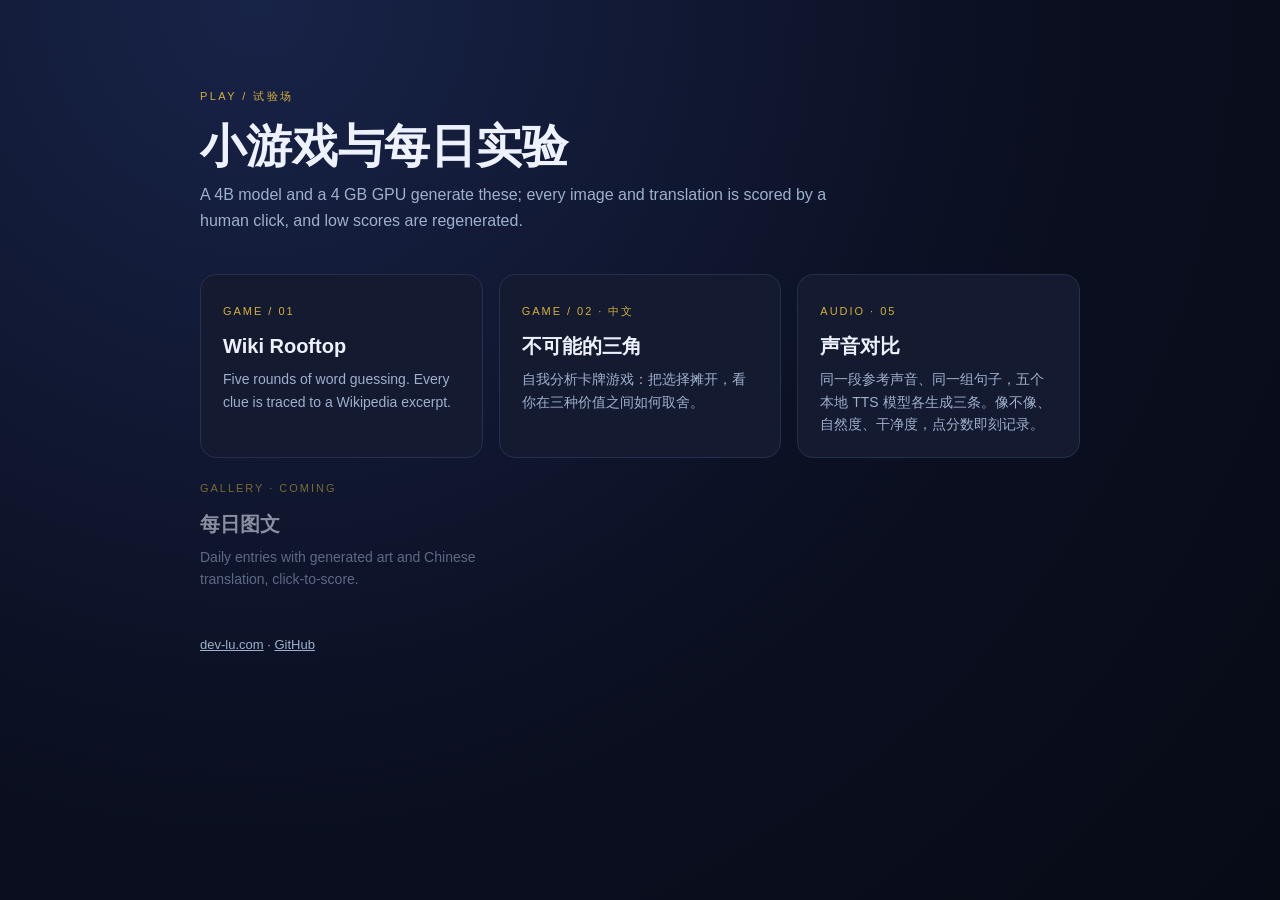
==== commit 7e1928c2: "feat(voice): five-model comparison page with click-to-score - same reference clip, same three Chines" ====
--- a/index.html
+++ b/index.html
@@ -44,6 +44,11 @@
       <h2>不可能的三角</h2>
       <p>自我分析卡牌游戏：把选择摊开，看你在三种价值之间如何取舍。</p>
     </a>
+    <a class="card" href="gallery/voice/">
+      <small>AUDIO · 05</small>
+      <h2>声音对比</h2>
+      <p>同一段参考声音、同一组句子，五个本地 TTS 模型各生成三条。像不像、自然度、干净度，点分数即刻记录。</p>
+    </a>
     <div class="card soon" aria-disabled="true">
       <small>GALLERY · COMING</small>
       <h2>每日图文</h2>
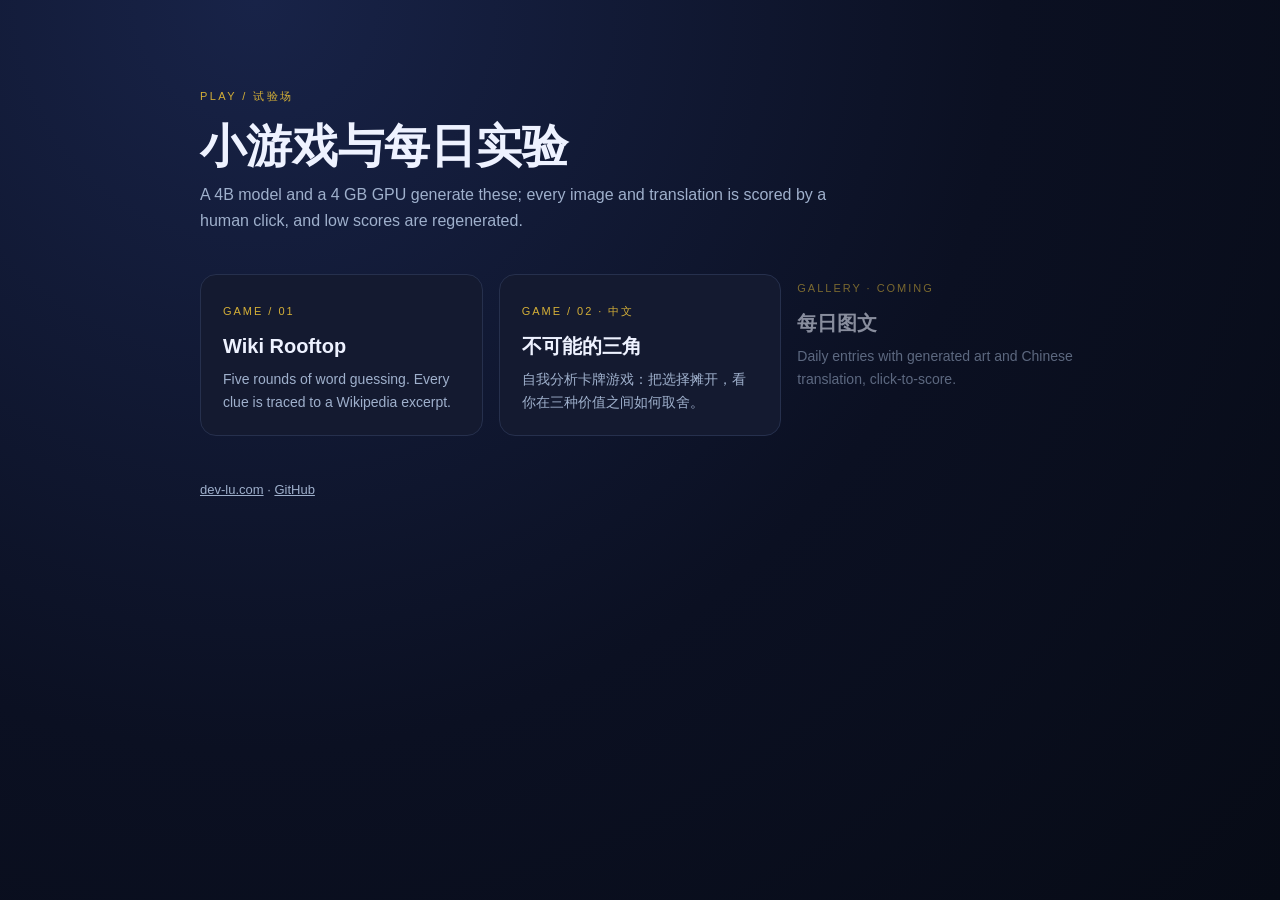
==== commit 7cc40424: "privacy: retire the public voice page - moved to an unguessable path (gallery/vb5ef5c), noindex, unl" ====
--- a/index.html
+++ b/index.html
@@ -44,11 +44,6 @@
       <h2>不可能的三角</h2>
       <p>自我分析卡牌游戏：把选择摊开，看你在三种价值之间如何取舍。</p>
     </a>
-    <a class="card" href="gallery/voice/">
-      <small>AUDIO · 05</small>
-      <h2>声音对比</h2>
-      <p>同一段参考声音、同一组句子，五个本地 TTS 模型各生成三条。像不像、自然度、干净度，点分数即刻记录。</p>
-    </a>
     <div class="card soon" aria-disabled="true">
       <small>GALLERY · COMING</small>
       <h2>每日图文</h2>
